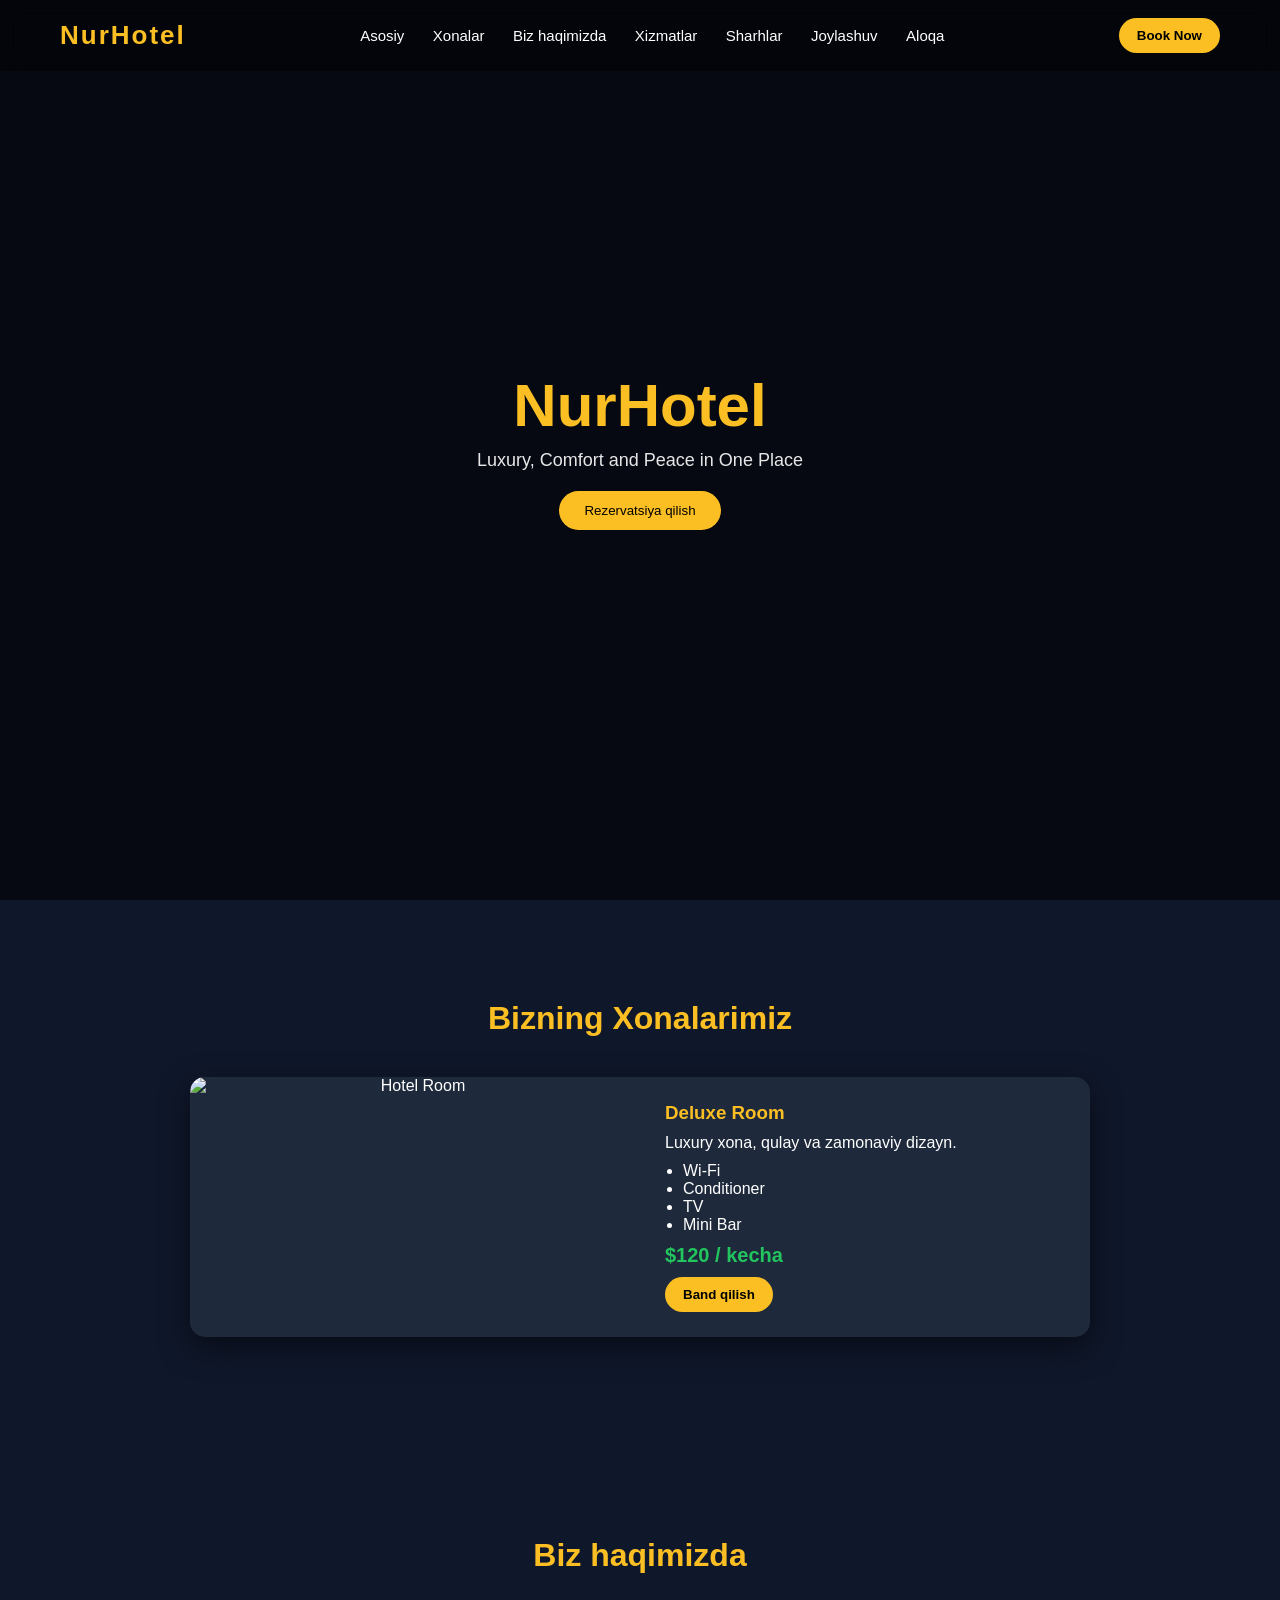
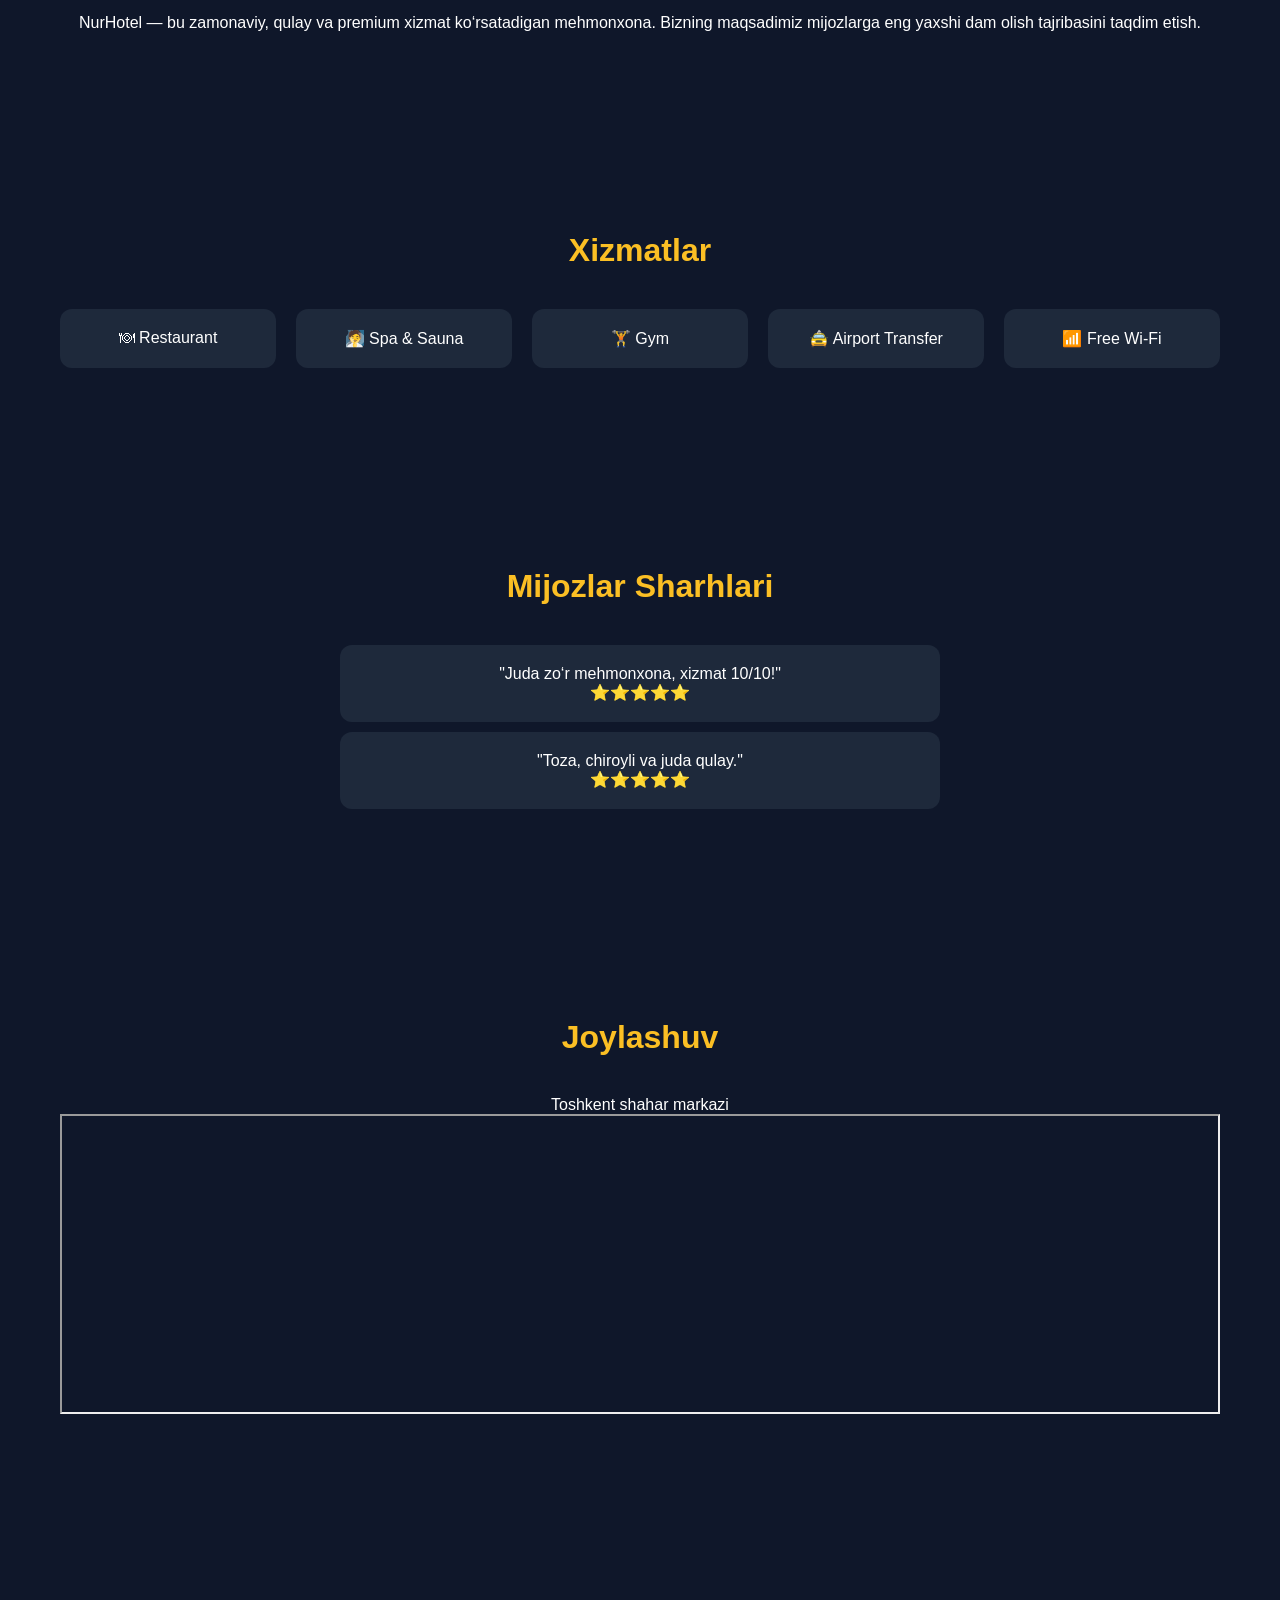
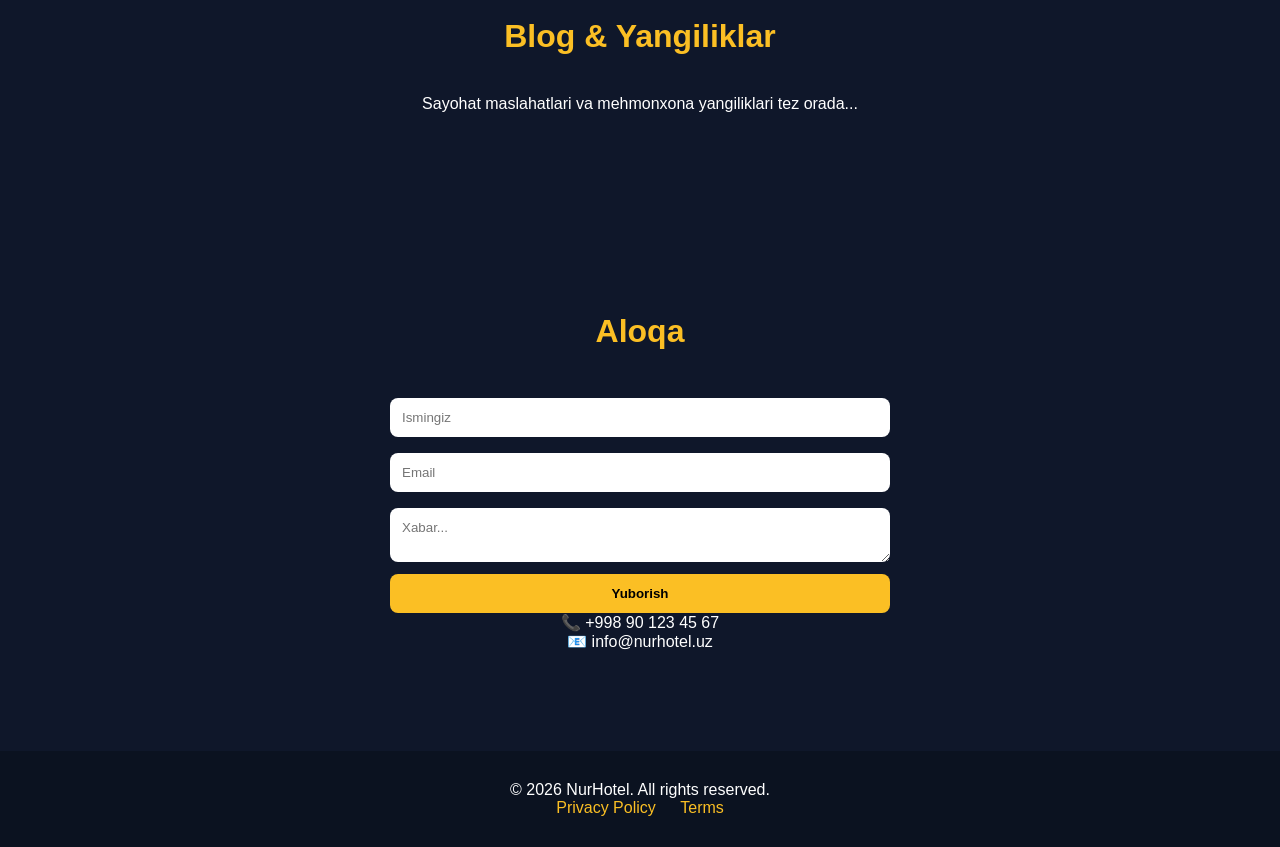
==== index.html @ 1c1483e8 "Rename hotel.html to index.html" ====
<!DOCTYPE html>
<html lang="uz">
<head>
  <meta charset="UTF-8" />
  <meta name="viewport" content="width=device-width, initial-scale=1.0" />
  <title>NurHotel - Luxury Stay Experience</title>
  <link rel="stylesheet" href="style.css" />
</head>

<body>

  <!-- HEADER -->
  <header class="navbar">
    <div class="logo">
      <h1>NurHotel</h1>
    </div>

    <nav class="menu">
      <a href="#home">Asosiy</a>
      <a href="#rooms">Xonalar</a>
      <a href="#about">Biz haqimizda</a>
      <a href="#services">Xizmatlar</a>
      <a href="#reviews">Sharhlar</a>
      <a href="#location">Joylashuv</a>
      <a href="#contact">Aloqa</a>
    </nav>

    <button class="book-btn">Book Now</button>
  </header>

  <!-- HERO SECTION -->
  <section id="home" class="hero">
    <div class="hero-content">
      <h1>NurHotel</h1>
      <p>Luxury, Comfort and Peace in One Place</p>
      <button class="hero-btn">Rezervatsiya qilish</button>
    </div>
  </section>

  <!-- ROOMS -->
  <section id="rooms" class="section">
    <h2>Bizning Xonalarimiz</h2>

    <div class="room-card">
      <img src="room.jpg" alt="Hotel Room" />
      <div class="room-info">
        <h3>Deluxe Room</h3>
        <p>Luxury xona, qulay va zamonaviy dizayn.</p>

        <ul>
          <li>Wi-Fi</li>
          <li>Conditioner</li>
          <li>TV</li>
          <li>Mini Bar</li>
        </ul>

        <p class="price">$120 / kecha</p>
        <button class="book-btn">Band qilish</button>
      </div>
    </div>
  </section>

  <!-- ABOUT -->
  <section id="about" class="section">
    <h2>Biz haqimizda</h2>
    <p>
      NurHotel — bu zamonaviy, qulay va premium xizmat ko‘rsatadigan mehmonxona.
      Bizning maqsadimiz mijozlarga eng yaxshi dam olish tajribasini taqdim etish.
    </p>
  </section>

  <!-- SERVICES -->
  <section id="services" class="section">
    <h2>Xizmatlar</h2>

    <div class="services-grid">
      <div class="service">🍽 Restaurant</div>
      <div class="service">🧖 Spa & Sauna</div>
      <div class="service">🏋️ Gym</div>
      <div class="service">🚖 Airport Transfer</div>
      <div class="service">📶 Free Wi-Fi</div>
    </div>
  </section>

  <!-- REVIEWS -->
  <section id="reviews" class="section">
    <h2>Mijozlar Sharhlari</h2>

    <div class="review">
      <p>"Juda zo‘r mehmonxona, xizmat 10/10!"</p>
      <span>⭐⭐⭐⭐⭐</span>
    </div>

    <div class="review">
      <p>"Toza, chiroyli va juda qulay."</p>
      <span>⭐⭐⭐⭐⭐</span>
    </div>
  </section>

  <!-- LOCATION -->
  <section id="location" class="section">
    <h2>Joylashuv</h2>
    <p>Toshkent shahar markazi</p>

    <iframe 
      src="https://www.google.com/maps/place/NUR+HOTEL/@41.5591837,60.6394268,18z/data=!4m9!3m8!1s0x41dfcf00475d2f35:0x8ac4efe274967f10!5m2!4m1!1i2!8m2!3d41.5599722!4d60.6400833!16s%2Fg%2F11xcd10lcw?entry=ttu&g_ep=EgoyMDI2MDQxNS4wIKXMDSoASAFQAw%3D%3D"
      width="100%" height="300">
    </iframe>
  </section>

  <!-- BLOG -->
  <section class="section">
    <h2>Blog & Yangiliklar</h2>
    <p>Sayohat maslahatlari va mehmonxona yangiliklari tez orada...</p>
  </section>

  <!-- CONTACT -->
  <section id="contact" class="section">
    <h2>Aloqa</h2>

    <form>
      <input type="text" placeholder="Ismingiz" required />
      <input type="email" placeholder="Email" required />
      <textarea placeholder="Xabar..." required></textarea>
      <button type="submit">Yuborish</button>
    </form>

    <div class="contact-info">
      <p>📞 +998 90 123 45 67</p>
      <p>📧 info@nurhotel.uz</p>
    </div>
  </section>

  <!-- FOOTER -->
  <footer>
    <p>© 2026 NurHotel. All rights reserved.</p>
    <div class="footer-links">
      <a href="#">Privacy Policy</a>
      <a href="#">Terms</a>
    </div>
  </footer>

</body>
</html>
---- style.css ----
/* RESET */
* {
  margin: 0;
  padding: 0;
  box-sizing: border-box;
  font-family: "Segoe UI", sans-serif;
  scroll-behavior: smooth;
  
}

body {
  background: #0f172a;
  color: #fff;
}

/* NAVBAR */
.navbar {
  position: fixed;
  top: 0;
  width: 100%;
  padding: 18px 60px;
  display: flex;
  justify-content: space-between;
  align-items: center;
  background: rgba(0,0,0,0.4);
  backdrop-filter: blur(10px);
  z-index: 1000;
  transition: 0.3s;
}

.navbar .logo h1 {
  color: #fbbf24;
  font-size: 26px;
  letter-spacing: 2px;
}

.menu a {
  margin: 0 12px;
  color: #fff;
  text-decoration: none;
  font-size: 15px;
  transition: 0.3s;
}

.menu a:hover {
  color: #fbbf24;
}

.book-btn {
  background: #fbbf24;
  border: none;
  padding: 10px 18px;
  border-radius: 25px;
  cursor: pointer;
  font-weight: bold;
  transition: 0.3s;
}

.book-btn:hover {
  background: #fff;
  color: #000;
}

/* HERO */
.hero {
  height: 100vh;
  background: url("https://images.unsplash.com/photo-1542314831-068cd1dbfeeb") center/cover no-repeat;
  display: flex;
  align-items: center;
  justify-content: center;
  text-align: center;
  position: relative;
}

.hero::after {
  content: "";
  position: absolute;
  inset: 0;
  background: rgba(0,0,0,0.6);
}

.hero-content {
  position: relative;
  z-index: 2;
}

.hero h1 {
  font-size: 60px;
  color: #fbbf24;
  animation: fadeDown 1s ease;
}

.hero p {
  font-size: 18px;
  margin: 10px 0 20px;
  opacity: 0.9;
}

.hero-btn {
  padding: 12px 25px;
  background: #fbbf24;
  border: none;
  border-radius: 30px;
  cursor: pointer;
  transition: 0.3s;
}

.hero-btn:hover {
  transform: scale(1.1);
}

/* SECTIONS */
.section {
  padding: 100px 60px;
  text-align: center;
}

.section h2 {
  font-size: 32px;
  margin-bottom: 40px;
  color: #fbbf24;
}

/* ROOM CARD */
.room-card {
  display: flex;
  background: #1e293b;
  border-radius: 15px;
  overflow: hidden;
  max-width: 900px;
  margin: auto;
  box-shadow: 0 10px 30px rgba(0,0,0,0.5);
  transition: 0.3s;
}

.room-card:hover {
  transform: translateY(-10px);
}

.room-card img {
  width: 50%;
  object-fit: cover;
}

.room-info {
  padding: 25px;
  text-align: left;
}

.room-info h3 {
  color: #fbbf24;
  margin-bottom: 10px;
}

.room-info ul {
  margin: 10px 0;
  padding-left: 18px;
}

.price {
  margin: 10px 0;
  font-size: 20px;
  color: #22c55e;
  font-weight: bold;
}

/* SERVICES */
.services-grid {
  display: grid;
  grid-template-columns: repeat(auto-fit, minmax(180px, 1fr));
  gap: 20px;
}

.service {
  background: #1e293b;
  padding: 20px;
  border-radius: 12px;
  transition: 0.3s;
}

.service:hover {
  background: #fbbf24;
  color: #000;
  transform: scale(1.05);
}

/* REVIEWS */
.review {
  background: #1e293b;
  padding: 20px;
  margin: 10px auto;
  max-width: 600px;
  border-radius: 12px;
}

/* CONTACT */
form {
  max-width: 500px;
  margin: auto;
}

form input,
form textarea {
  width: 100%;
  padding: 12px;
  margin: 8px 0;
  border: none;
  border-radius: 8px;
  outline: none;
}

form button {
  background: #fbbf24;
  border: none;
  padding: 12px;
  width: 100%;
  cursor: pointer;
  border-radius: 8px;
  font-weight: bold;
  transition: 0.3s;
}

form button:hover {
  background: #fff;
}

/* FOOTER */
footer {
  text-align: center;
  padding: 30px;
  background: #0b1220;
}

.footer-links a {
  margin: 0 10px;
  color: #fbbf24;
  text-decoration: none;
}

/* ANIMATIONS */
@keyframes fadeDown {
  from {
    opacity: 0;
    transform: translateY(-30px);
  }
  to {
    opacity: 1;
    transform: translateY(0);
  }
}

/* RESPONSIVE */
@media (max-width: 768px) {
  .navbar {
    flex-direction: column;
    padding: 15px;
  }

  .menu {
    margin-top: 10px;
  }

  .room-card {
    flex-direction: column;
  }

  .room-card img {
    width: 100%;
  }

  .section {
    padding: 60px 20px;
  }

  .hero h1 {
    font-size: 40px;
  }
}
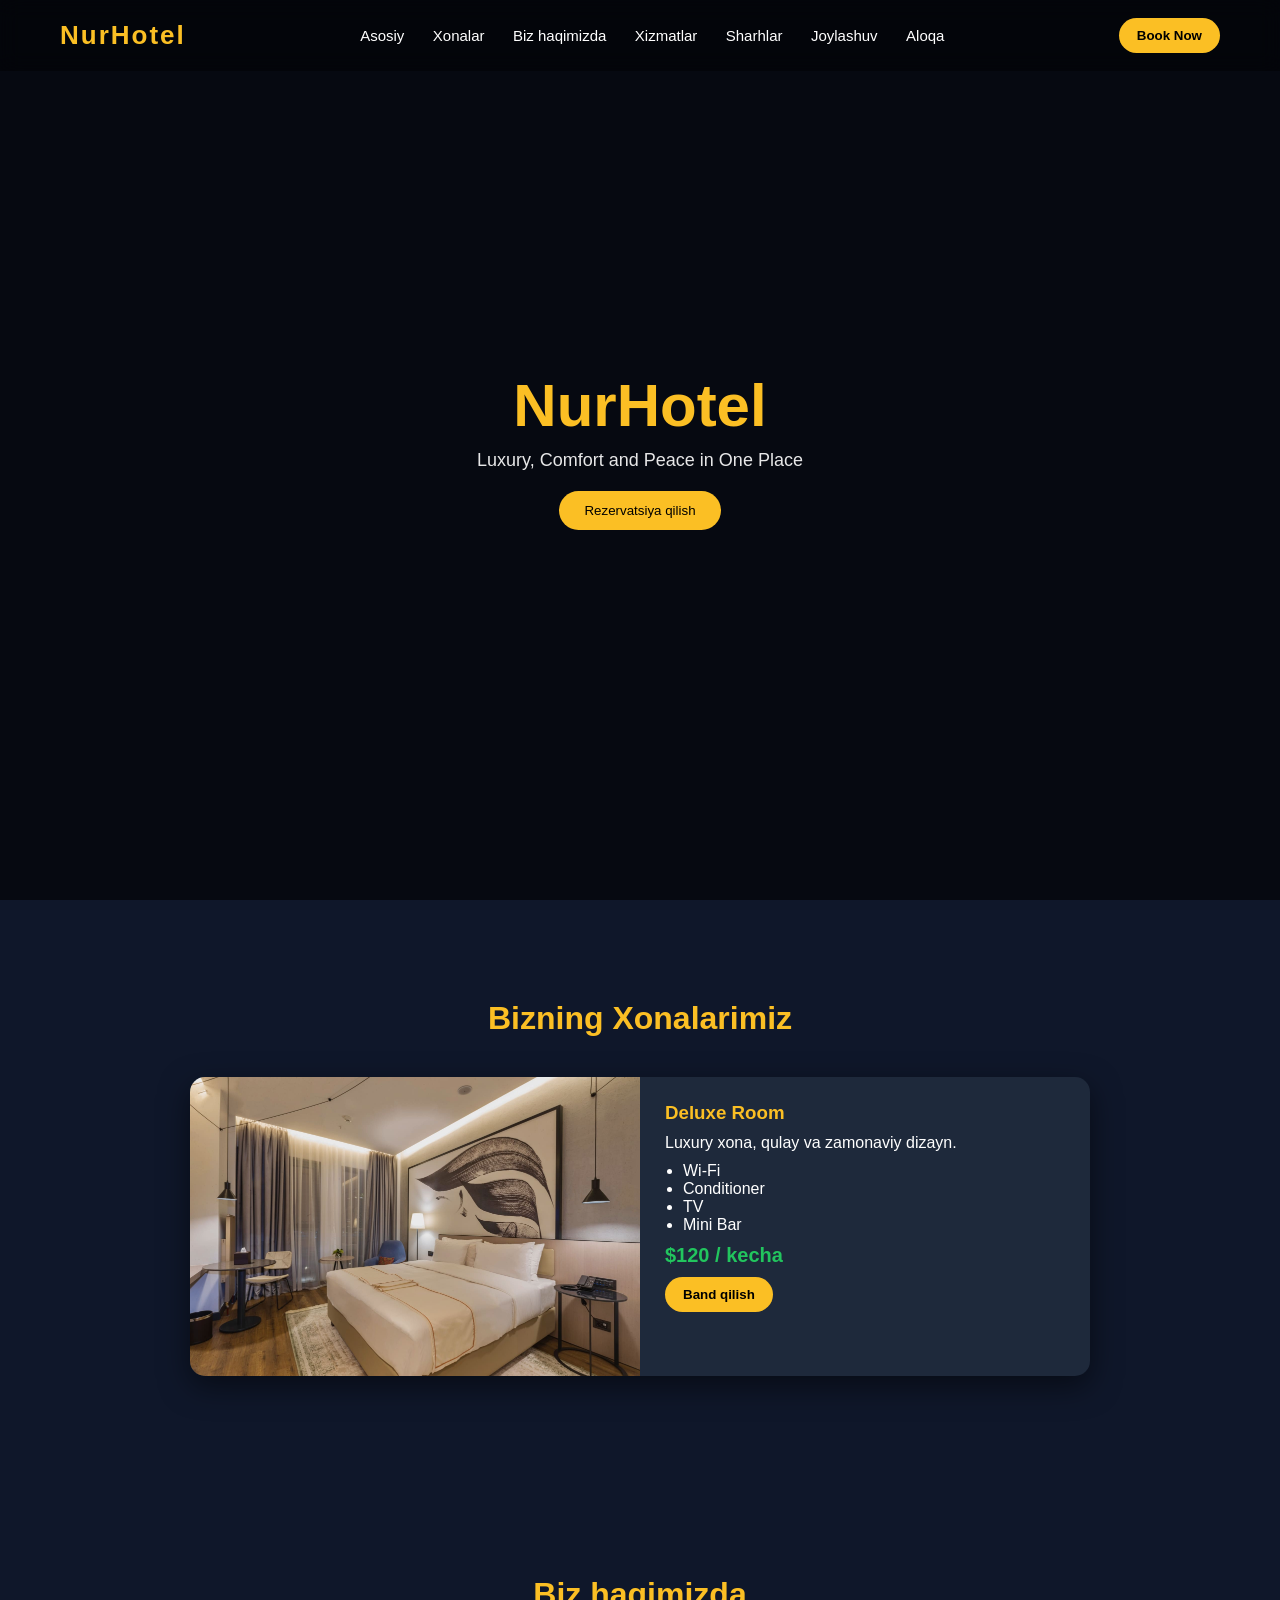
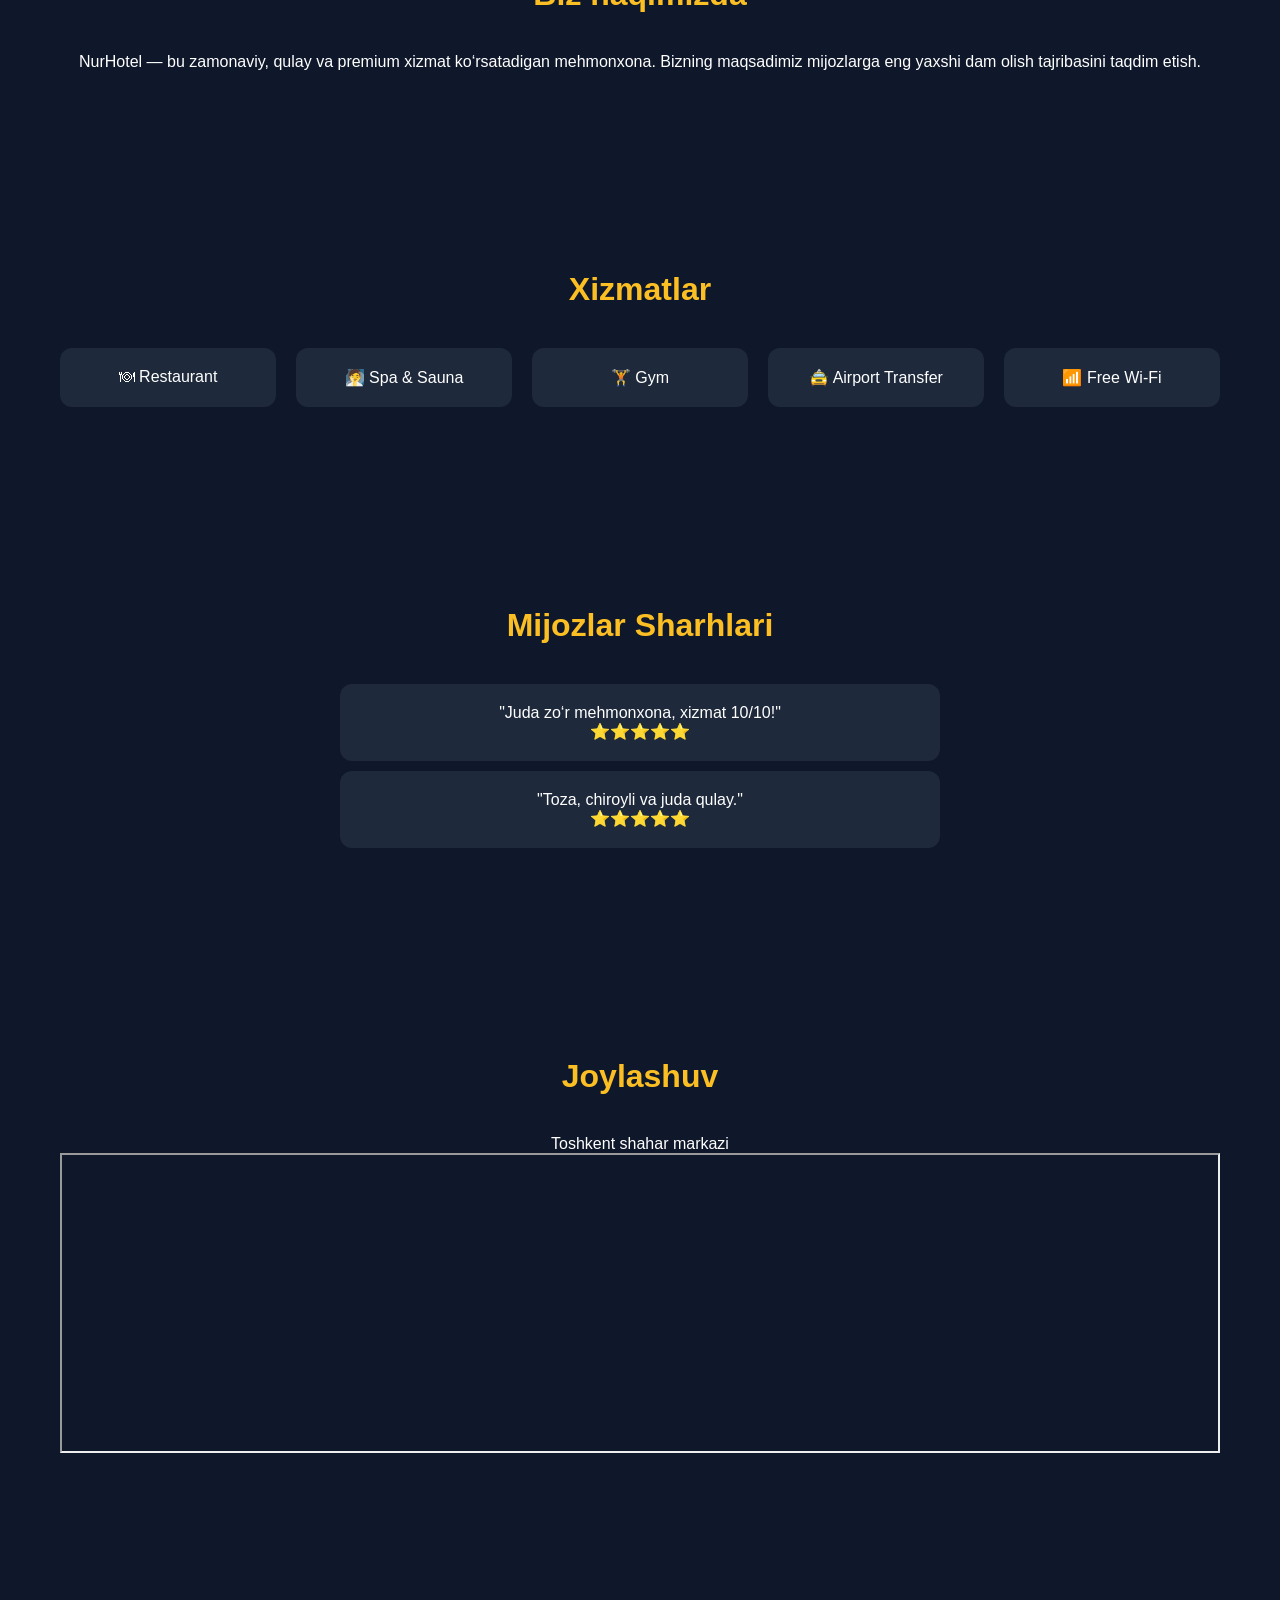
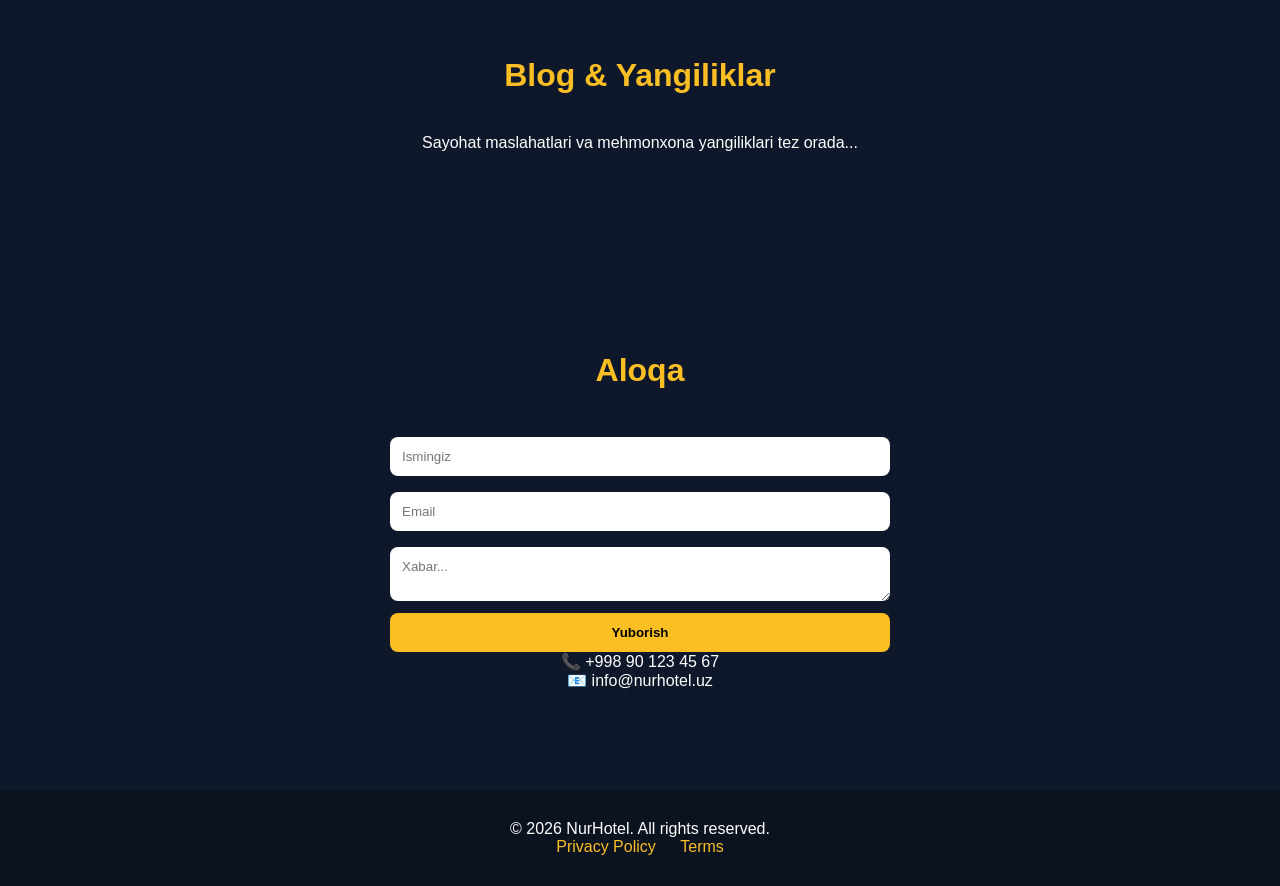
==== commit b10e3256: "Update index.html" ====
--- a/index.html
+++ b/index.html
@@ -42,7 +42,7 @@
     <h2>Bizning Xonalarimiz</h2>
 
     <div class="room-card">
-      <img src="room.jpg" alt="Hotel Room" />
+      <img src="rasm1.jpg" alt="Hotel Room" />
       <div class="room-info">
         <h3>Deluxe Room</h3>
         <p>Luxury xona, qulay va zamonaviy dizayn.</p>
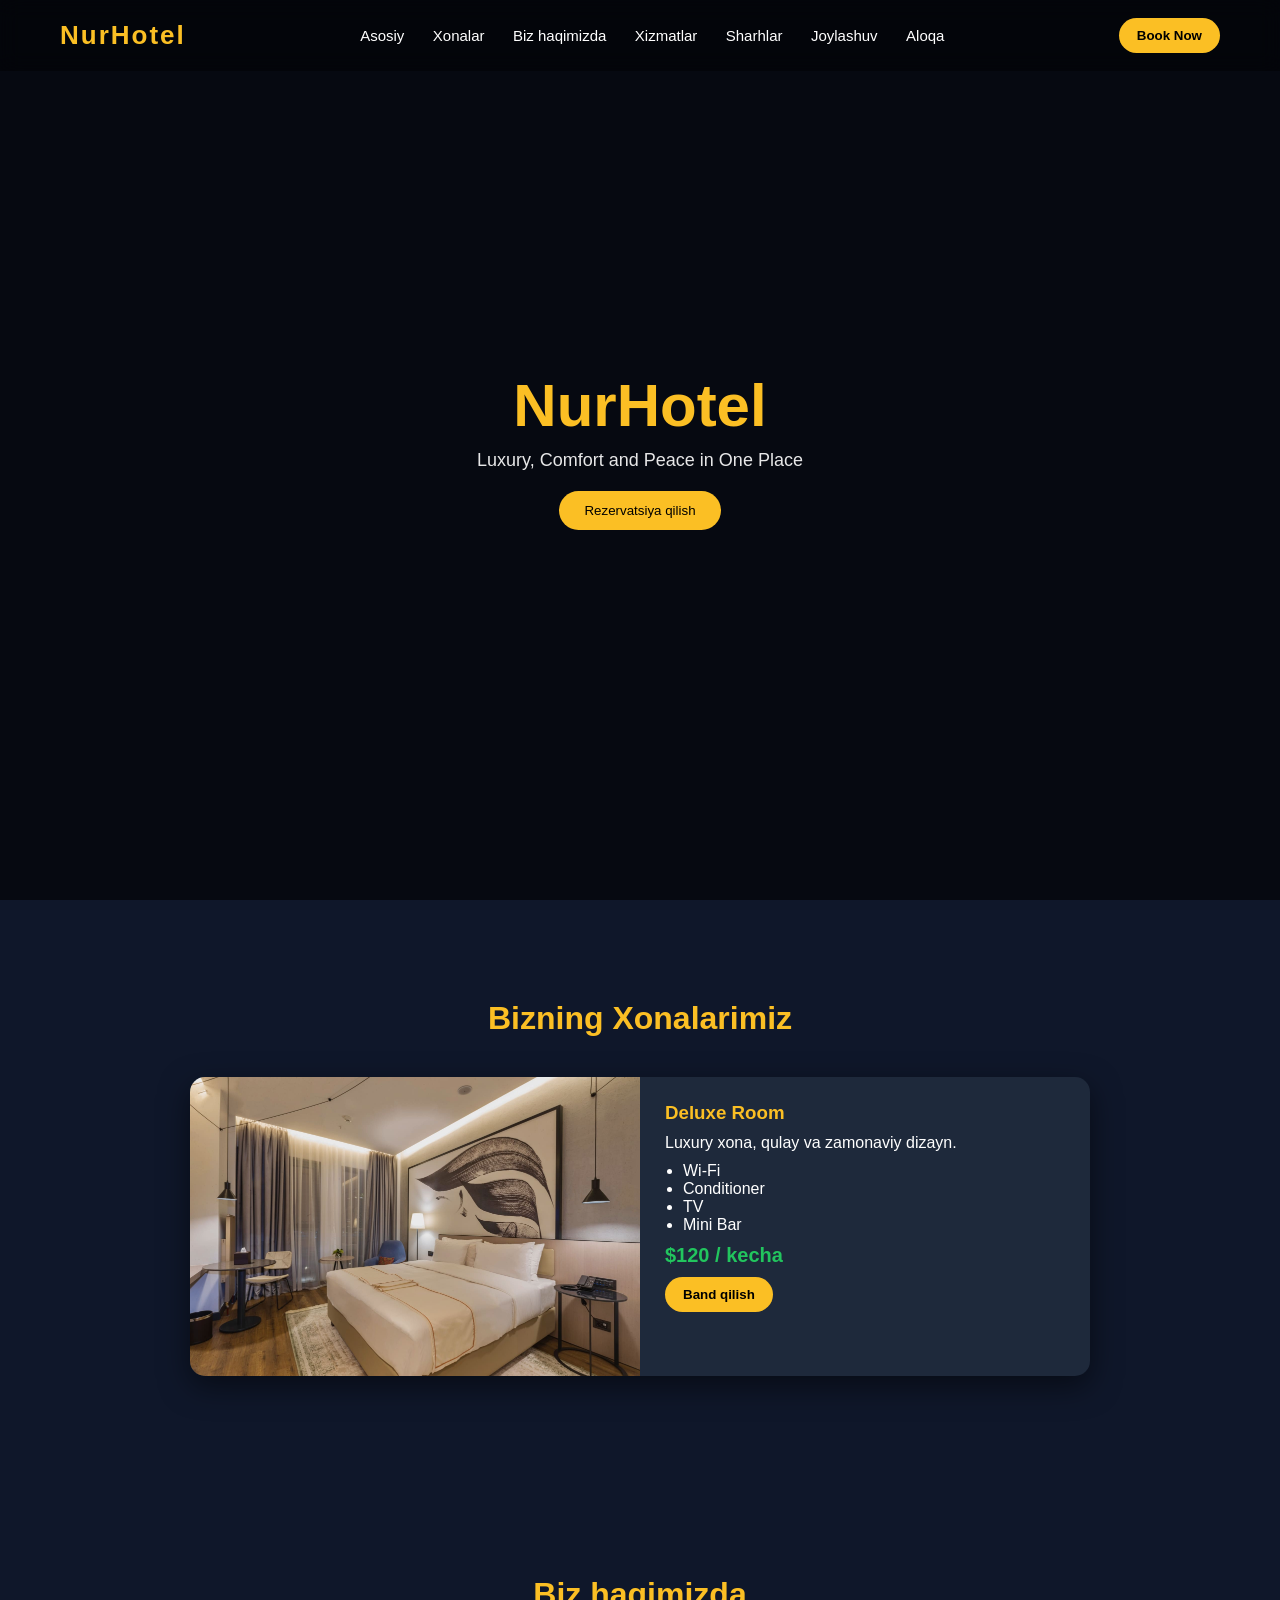
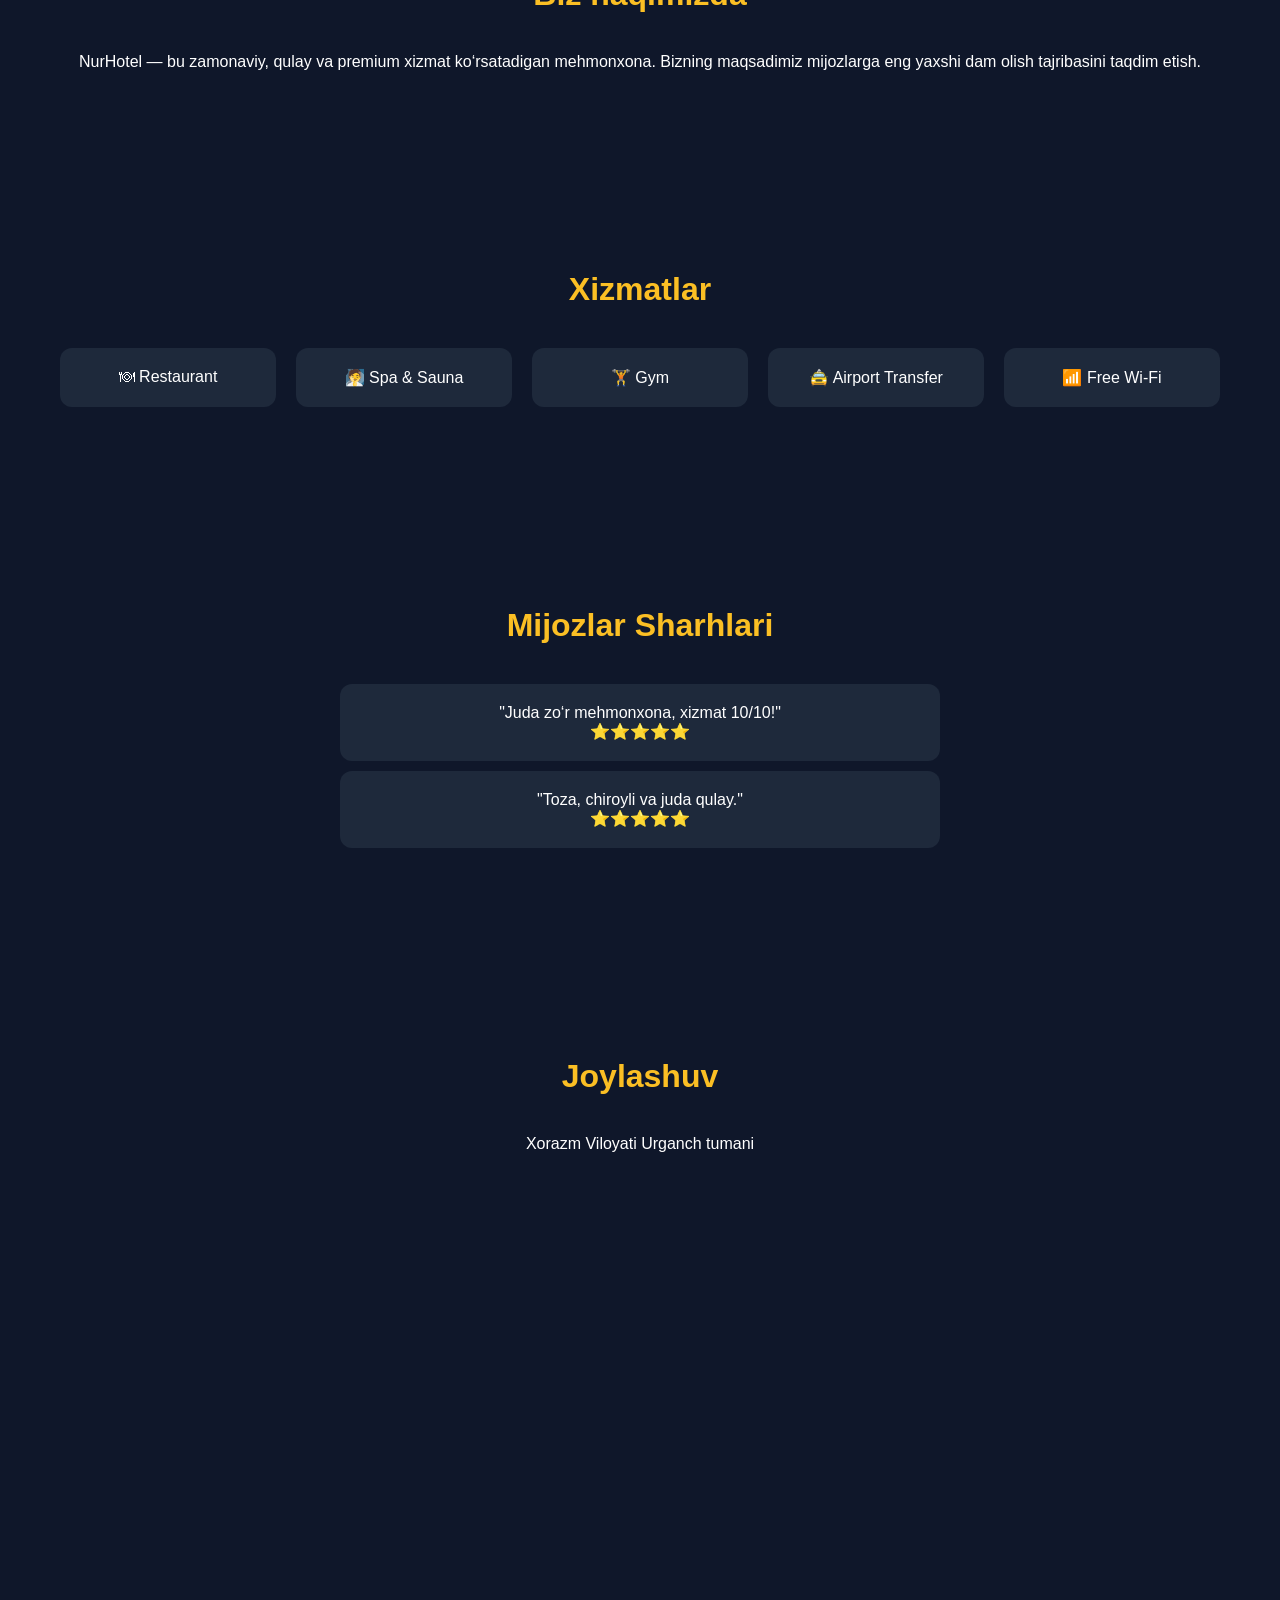
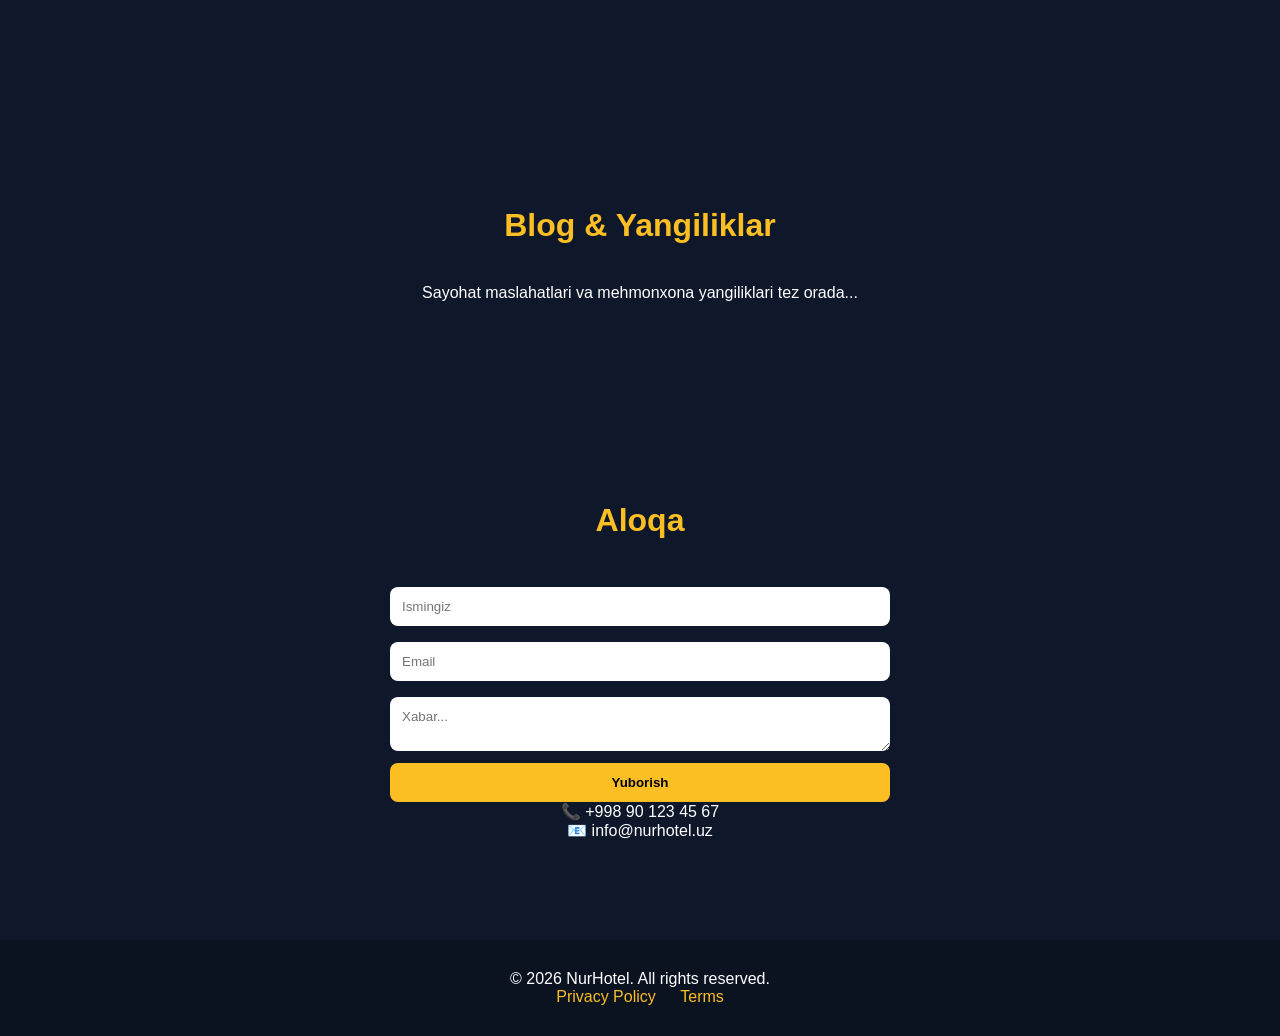
==== commit ddd53f52: "Fix HTML formatting and update location section" ====
--- a/index.html
+++ b/index.html
@@ -100,12 +100,9 @@
   <!-- LOCATION -->
   <section id="location" class="section">
     <h2>Joylashuv</h2>
-    <p>Toshkent shahar markazi</p>
-
-    <iframe 
-      src="https://www.google.com/maps/place/NUR+HOTEL/@41.5591837,60.6394268,18z/data=!4m9!3m8!1s0x41dfcf00475d2f35:0x8ac4efe274967f10!5m2!4m1!1i2!8m2!3d41.5599722!4d60.6400833!16s%2Fg%2F11xcd10lcw?entry=ttu&g_ep=EgoyMDI2MDQxNS4wIKXMDSoASAFQAw%3D%3D"
-      width="100%" height="300">
-    </iframe>
+    <p>Xorazm Viloyati Urganch tumani</p>
+<iframe src="https://www.google.com/maps/embed?pb=!1m18!1m12!1m3!1d527.7534359504392!2d60.6399403868837!3d41.56006147163698!2m3!1f0!2f0!3f0!3m2!1i1024!2i768!4f13.1!3m3!1m2!1s0x41dfcf00475d2f35%3A0x8ac4efe274967f10!2sNUR%20HOTEL!5e0!3m2!1sru!2s!4v1777743226090!5m2!1sru!2s" width="600" height="450" style="border:0;" allowfullscreen="" loading="lazy" referrerpolicy="no-referrer-when-downgrade"></iframe>
+    
   </section>
 
   <!-- BLOG -->
